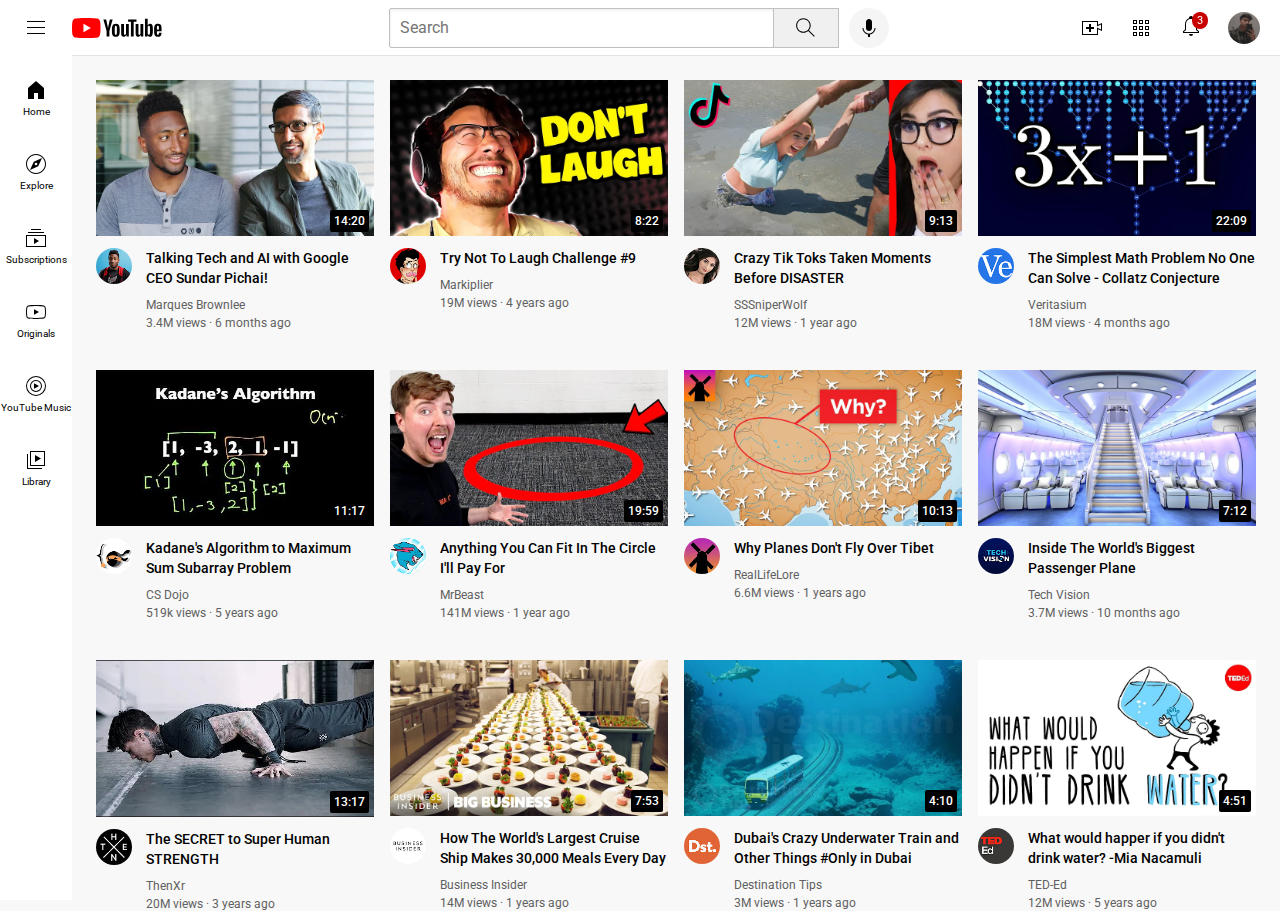
==== index.html @ 5876eb6f "update html file name" ====
<!DOCTYPE html>
    <html lang="en">
    <head>
        <meta charset="UTF-8">
        <meta name="viewport" content="width=device-width, initial-scale=1.0">
        <title>Youtube Clone</title>
        <link rel="stylesheet" href="styles/video.css">
        <link rel="stylesheet" href="styles/sidebar.css">
        <link rel="stylesheet" href="styles/general.css">
        <link rel="stylesheet" href="styles/header.css">
        <link rel="preconnect" href="https://fonts.googleapis.com">
    <link rel="preconnect" href="https://fonts.gstatic.com" crossorigin>
    <link href="https://fonts.googleapis.com/css2?family=Roboto:wght@400;500;700&display=swap" rel="stylesheet">
    </head>
    <body>
        <div class="header">
            <div class="left-section"> 
                <img class ="hamburger-menu" src="icons/hamburger-menu.svg">
                <img class ="youtube-logo" src="icons/youtube-logo.svg">
            </div>
            <div class="middle-section">
                <input class="search-bar" type="text" placeholder="Search">
                <button class="search-button">
                  <img class="search-icon" src="icons/search.svg">
                  <div class="tooltip">Search</div>
                </button>
                <button class="voice-search-button">
                    <img  class="voice-search-icon" src="icons/voice-search-icon.svg">
                    <div class="tooltip">Search with your voice</div>
                </button>
            </div>
            <div class="right-section">
                <div class="upload-icon-container">
                  <img class="upload-icon" src="icons/upload.svg">
                  <div class="tooltip">Create</div>
                </div>
                <img class="youtube-apps-icon" src="icons/youtube-apps.svg">
                <div class="notifications-icon-container">
                  <img class="notifications-icon" src="icons/notifications.svg">
                  <div class="notifications-count">3</div>
                </div>
                <img class="current-user-picture" src="images/profile photo.jpeg">
              </div>
            </div>
        <div class="sidebar">
            <div class="sidebar-link">
              <img src="icons/home.svg">
              <div>Home</div>
            </div>
            <div class="sidebar-link">
              <img src="icons/explore.svg">
              <div>Explore</div>
            </div>
            <div class="sidebar-link">
              <img src="icons/subscriptions.svg">
              <div>Subscriptions</div>
            </div>
            <div class="sidebar-link">
              <img src="icons/originals.svg">
              <div>Originals</div>
            </div>
            <div class="sidebar-link">
              <img src="icons/youtube-music.svg">
              <div>YouTube Music</div>
            </div>
            <div class="sidebar-link">
              <img src="icons/library.svg">
              <div>Library</div>
            </div>
        </div>
      
        <div class="video-grid">  
            <div class="video-preview">
                <div class="thumbnail-row">
                    <img class ="thumbnail" src="images/thumbnail-1.webp">
                    <div class="video-time">14:20</div>
                </div> 
                <div class="video-info-grid">
                    <div class="channel-picture"> 
                        <img class="profile-picture" src="images/channel-1.jpeg">
                    </div>
                    <div class="video-info">
                    <p class="video-title">Talking Tech and AI with Google CEO Sundar Pichai!</p>
                    <p class="video-author">Marques Brownlee</p>
                    <p class="video-stats">3.4M views &#183 6 months ago</p>
                    </div>        
                </div>
                </div>
                        
                <div class="video-preview">
                    <div class="thumbnail-row">
                        <img class ="thumbnail" src="images/thumbnail-2.webp">
                        <div class="video-time">8:22</div>
                    </div> 
                    <div class="video-info-grid">
                        <div class="channel-picture"> 
                            <img class="profile-picture" src="images/channel-2.jpeg">
                        </div>
                        <div class="video-info">
                        <p class="video-title">Try Not To Laugh Challenge #9</p>
                        <p class="video-author">Markiplier</p>
                        <p class="video-stats">19M views &#183 4 years ago</p>
                        </div>        
                    </div>
                </div> 
                
                <div class="video-preview">
                    <div class="thumbnail-row">
                        <img class ="thumbnail" src="images/thumbnail-3.webp">
                        <div class="video-time">9:13</div>
                    </div> 
                    <div class="video-info-grid">
                        <div class="channel-picture"> 
                            <img class="profile-picture" src="images/channel-3.jpeg">
                        </div>
                        <div class="video-info">
                        <p class="video-title">Crazy Tik Toks Taken Moments Before DISASTER</p>
                        <p class="video-author">SSSniperWolf</p>
                        <p class="video-stats">12M views &#183 1 year ago</p>
                        </div>        
                    </div>
                    </div>
                            
                    <div class="video-preview">
                        <div class="thumbnail-row">
                            <img class ="thumbnail" src="images/thumbnail-4.webp">
                            <div class="video-time">22:09</div>
                        </div> 
                        <div class="video-info-grid">
                            <div class="channel-picture"> 
                                <img class="profile-picture" src="images/channel-4.jpeg">
                            </div>
                            <div class="video-info">
                            <p class="video-title">
                                The Simplest Math Problem No One Can Solve - Collatz Conjecture</p>
                            <p class="video-author">Veritasium</p>
                            <p class="video-stats">18M views &#183 4 months ago</p>
                            </div>        
                        </div>
                    </div>
    
                    <div class="video-preview">
                        <div class="thumbnail-row">
                            <img class ="thumbnail" src="images/thumbnail-5.webp">
                            <div class="video-time">11:17</div>
                        </div> 
                        <div class="video-info-grid">
                            <div class="channel-picture"> 
                                <img class="profile-picture" src="images/channel-5.jpeg">
                            </div>
                            <div class="video-info">
                            <p class="video-title">Kadane's Algorithm to Maximum Sum Subarray Problem</p>
                            <p class="video-author">CS Dojo</p>
                            <p class="video-stats">519k views &#183 5 years ago</p>
                            </div>        
                        </div>
                    </div>

                    <div class="video-preview">
                        <div class="thumbnail-row">
                            <img class ="thumbnail" src="images/thumbnail-6.webp">
                            <div class="video-time">19:59</div>
                        </div> 
                        <div class="video-info-grid">
                            <div class="channel-picture"> 
                                <img class="profile-picture" src="images/channel-6.jpeg">
                            </div>
                            <div class="video-info">
                            <p class="video-title">
                                Anything You Can Fit In The Circle I'll Pay For</p>
                            <p class="video-author">MrBeast</p>
                            <p class="video-stats">141M views &#183 1 year ago</p>
                            </div>        
                        </div>
                        </div>
                        <div class="video-preview">
                            <div class="thumbnail-row">
                                <img class ="thumbnail" src="images/thumbnail-7.webp">
                                <div class="video-time">10:13</div>
                            </div> 
                            <div class="video-info-grid">
                                <div class="channel-picture"> 
                                    <img class="profile-picture" src="images/channel-7.jpeg">
                                </div>
                                <div class="video-info">
                                <p class="video-title">Why Planes Don't Fly Over Tibet</p>
                                <p class="video-author">RealLifeLore</p>
                                <p class="video-stats">6.6M views &#183 1 years ago</p>
                                </div>        
                            </div>
                        </div> 
                        <div class="video-preview">
                            <div class="thumbnail-row">
                                <img class ="thumbnail" src="images/thumbnail-8.webp">
                                <div class="video-time">7:12</div>
                            </div> 
                            <div class="video-info-grid">
                                <div class="channel-picture"> 
                                    <img class="profile-picture" src="images/channel-8.jpeg">
                                </div>
                                <div class="video-info">
                                <p class="video-title">Inside The World's Biggest Passenger Plane</p>
                                <p class="video-author">Tech Vision</p>
                                <p class="video-stats">3.7M views &#183 10 months ago</p>
                                </div>        
                            </div>
                        </div> 
                        <div class="video-preview">
                            <div class="thumbnail-row">
                                <img class ="thumbnail" src="images/thumbnail-9.webp">
                                <div class="video-time">13:17</div>
                            </div> 
                            <div class="video-info-grid">
                                <div class="channel-picture"> 
                                    <img class="profile-picture" src="images/channel-9.jpeg">
                                </div>
                                <div class="video-info">
                                <p class="video-title">The SECRET to Super Human STRENGTH</p>
                                <p class="video-author">ThenXr</p>
                                <p class="video-stats">20M views &#183 3 years ago</p>
                                </div>        
                            </div>
                        </div>
                        <div class="video-preview">
                            <div class="thumbnail-row">
                                <img class ="thumbnail" src="images/thumbnail-10.webp">
                                <div class="video-time">7:53</div>
                            </div> 
                            <div class="video-info-grid">
                                <div class="channel-picture"> 
                                    <img class="profile-picture" src="images/channel-10.jpeg">
                                </div>
                                <div class="video-info">
                                <p class="video-title">How The World's Largest Cruise Ship Makes 30,000 Meals Every Day</p>
                                <p class="video-author">Business Insider</p>
                                <p class="video-stats">14M views &#183 1 years ago</p>
                                </div>        
                            </div>
                        </div> 
                        <div class="video-preview">
                            <div class="thumbnail-row">
                                <img class ="thumbnail" src="images/thumbnail-11.webp">
                                <div class="video-time">4:10</div>
                            </div> 
                            <div class="video-info-grid">
                                <div class="channel-picture"> 
                                    <img class="profile-picture" src="images/channel-11.jpeg">
                                </div>
                                <div class="video-info">
                                <p class="video-title">Dubai's Crazy Underwater Train and Other Things #Only in Dubai</p>
                                <p class="video-author">Destination Tips</p>
                                <p class="video-stats">3M views &#183 1 years ago</p>
                                </div>        
                            </div>
                        </div> 
                        <div class="video-preview">
                            <div class="thumbnail-row">
                                <img class ="thumbnail" src="images/thumbnail-12.webp">
                                <div class="video-time">4:51</div>
                            </div> 
                            <div class="video-info-grid">
                                <div class="channel-picture"> 
                                    <img class="profile-picture" src="images/channel-12.jpeg">
                                </div>
                                <div class="video-info">
                                <p class="video-title">What would happer if you didn't drink water? -Mia Nacamuli</p>
                                <p class="video-author">TED-Ed</p>
                                <p class="video-stats">12M views &#183 5 years ago</p>
                                </div>        
                            </div>
                        </div>  
                                
        </div>   
        </body>
        </html>
---- styles/video.css ----
.thumbnail {
  width: 100%;
}

.video-title {
  margin-top: 0;
  font-size: 14px;
  font-weight: 500;
  line-height: 20px;
  margin-bottom: 10px;
}

.video-info-grid {
  display: grid;
  grid-template-columns: 50px 1fr;
}

.profile-picture {
  width: 36px;
  border-radius: 50px;
}

.thumbnail-row {
  margin-bottom: 8px;
  position: relative;
}

.video-author,
.video-stats {
  font-size: 12px;
  color: rgb(96, 96, 96);
}

.video-author {
  margin-bottom: 4px;
}

.video-grid {
  display: grid;
  grid-template-columns: 1fr 1fr 1fr;
  column-gap: 16px;
  row-gap: 40px;
}

.video-time {
  font-family: Roboto, Arial;
  font-size: 12px;
  font-weight: 500;
  padding-left: 4px;
  padding-right: 4px;
  padding-top: 4px;
  padding-bottom: 4px;
  border-radius: 2px;
  background-color: black;
  color: white;
  position: absolute;
  bottom: 8px;
  right: 5px;
}
@media (max-width: 750px) {
  .video-grid {
    grid-template-columns: 1fr 1fr;
  }
}

@media (min-width: 751px) and (max-width: 999px) {
  .video-grid {
    grid-template-columns: 1fr 1fr 1fr;
  }
}

@media (min-width: 1000px) {
  .video-grid {
    grid-template-columns: 1fr 1fr 1fr 1fr;
  }
}

.video-time {
  font-size: 12px;
  font-weight: 500;
  padding: 4px;
  border-radius: 2px;
  background-color: black;
  color: white;
  position: absolute;
  bottom: 8px;
  right: 5px;
}
---- styles/sidebar.css ----
.sidebar {
  position: fixed;
  left: 0;
  bottom: 0;
  top: 55px;
  background-color: white;
  width: 72px;
  z-index: 200;
  padding-top: 5px;
}

.sidebar-link {
  height: 74px;
  display: flex;
  justify-content: center;
  align-items: center;
  flex-direction: column;
  cursor: pointer;
}

.sidebar-link:hover {
  background-color: rgb(235, 235, 235);
}

.sidebar-link img {
  height: 24px;
  margin-bottom: 4px;
}

.sidebar-link div {
  font-family: Roboto, Arial;
  font-size: 10px;
}
---- styles/general.css ----
p {
    margin-top: 0;
    margin-bottom: 0;
  }
  
  body {
    font-family: Roboto, Arial;
    margin: 0;
    padding-top: 80px;
    padding-left: 96px;
    padding-right: 24px;
    background-color: rgb(248, 248, 248);
  }
---- styles/header.css ----
.header {
  height: 55px;

  display: flex;
  flex-direction: row;
  justify-content: space-between;

  position: fixed;
  top: 0;
  left: 0;
  right: 0;
  z-index: 100;

  background-color: white;
  border-bottom-width: 1px;
  border-bottom-style: solid;
  border-bottom-color: rgb(228, 228, 228);
}

.left-section {
  display: flex;
  align-items: center;
}

.hamburger-menu {
  height: 24px;
  margin-left: 24px;
  margin-right: 24px;
}

.youtube-logo {
  height: 20px;
}

.middle-section {
  flex: 1;
  margin-left: 70px;
  margin-right: 35px;
  max-width: 500px;
  display: flex;
  align-items: center;
}

.search-bar {
  flex: 1;
  height: 36px;
  padding-left: 10px;
  font-size: 16px;
  border-width: 1px;
  border-style: solid;
  border-color: rgb(192, 192, 192);
  border-radius: 2px;
  box-shadow: inset 1px 2px 3px rgba(0, 0, 0, 0.05);
  width: 0;
}

.search-bar::placeholder {
  font-family: Roboto, Arial;
  font-size: 16px;
}

.search-button {
  height: 40px;
  width: 66px;
  background-color: rgb(240, 240, 240);
  border-width: 1px;
  border-style: solid;
  border-color: rgb(192, 192, 192);
  margin-left: -1px;
  margin-right: 10px;
}

.search-button,
.voice-search-button,
.upload-icon-container {
  display: flex;
  justify-content: center;
  align-items: center;
  position: relative;
}

.search-button .tooltip,
.voice-search-button .tooltip,
.upload-icon-container .tooltip {
  font-family: Roboto, Arial;
  position: absolute;
  background-color: gray;
  color: white;
  padding-top: 4px;
  padding-bottom: 4px;
  padding-left: 8px;
  padding-right: 8px;
  border-radius: 2px;
  font-size: 12px;
  bottom: -30px;
  opacity: 0;
  transition: opacity 0.15s;
  pointer-events: none;
  white-space: nowrap;
}

.search-button:hover .tooltip,
.voice-search-button:hover .tooltip,
.upload-icon-container:hover .tooltip {
  opacity: 1;
}

.search-icon {
  height: 25px;
}

.voice-search-button {
  height: 40px;
  width: 40px;
  border-radius: 20px;
  border: none;
  background-color: rgb(245, 245, 245);
}

.voice-search-icon {
  height: 24px;
}

.right-section {
  width: 180px;
  margin-right: 20px;
  display: flex;
  align-items: center;
  justify-content: space-between;
  flex-shrink: 0;
}

.upload-icon {
  height: 24px;
}

.youtube-apps-icon {
  height: 24px;
}

.notifications-icon {
  height: 24px;
}

.notifications-icon-container {
  position: relative;
}

.notifications-count {
  position: absolute;
  top: -2px;
  right: -5px;
  background-color: rgb(200, 0, 0);
  color: white;
  font-family: Roboto, Arial;
  font-size: 11px;
  padding-left: 5px;
  padding-right: 5px;
  padding-top: 2px;
  padding-bottom: 2px;
  border-radius: 10px;
}

.current-user-picture {
  height: 32px;
  border-radius: 16px;
}
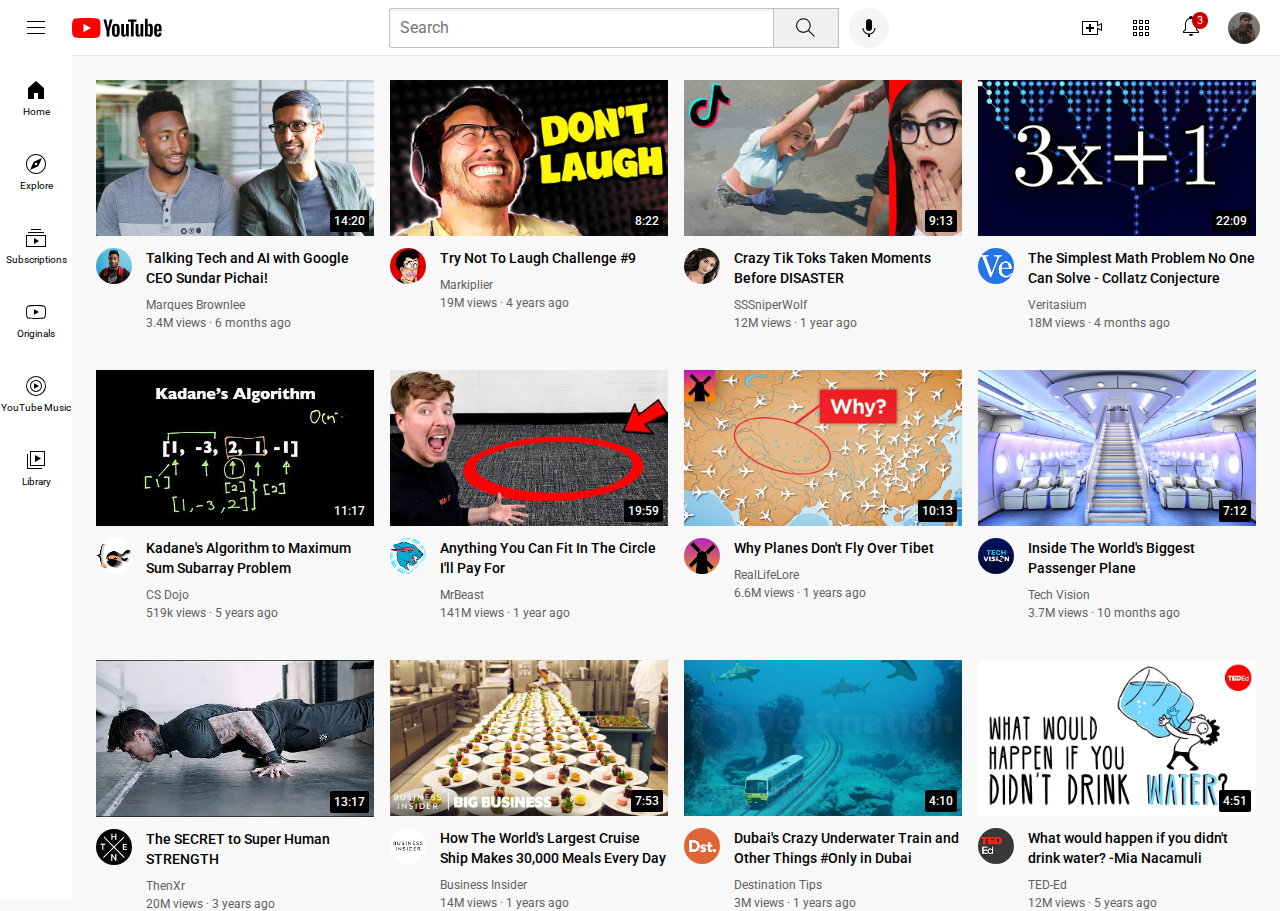
==== commit 0f7775ee: "fixed few issues" ====
--- a/index.html
+++ b/index.html
@@ -263,7 +263,7 @@
                                     <img class="profile-picture" src="images/channel-12.jpeg">
                                 </div>
                                 <div class="video-info">
-                                <p class="video-title">What would happer if you didn't drink water? -Mia Nacamuli</p>
+                                <p class="video-title">What would happen if you didn't drink water? -Mia Nacamuli</p>
                                 <p class="video-author">TED-Ed</p>
                                 <p class="video-stats">12M views &#183 5 years ago</p>
                                 </div>        
